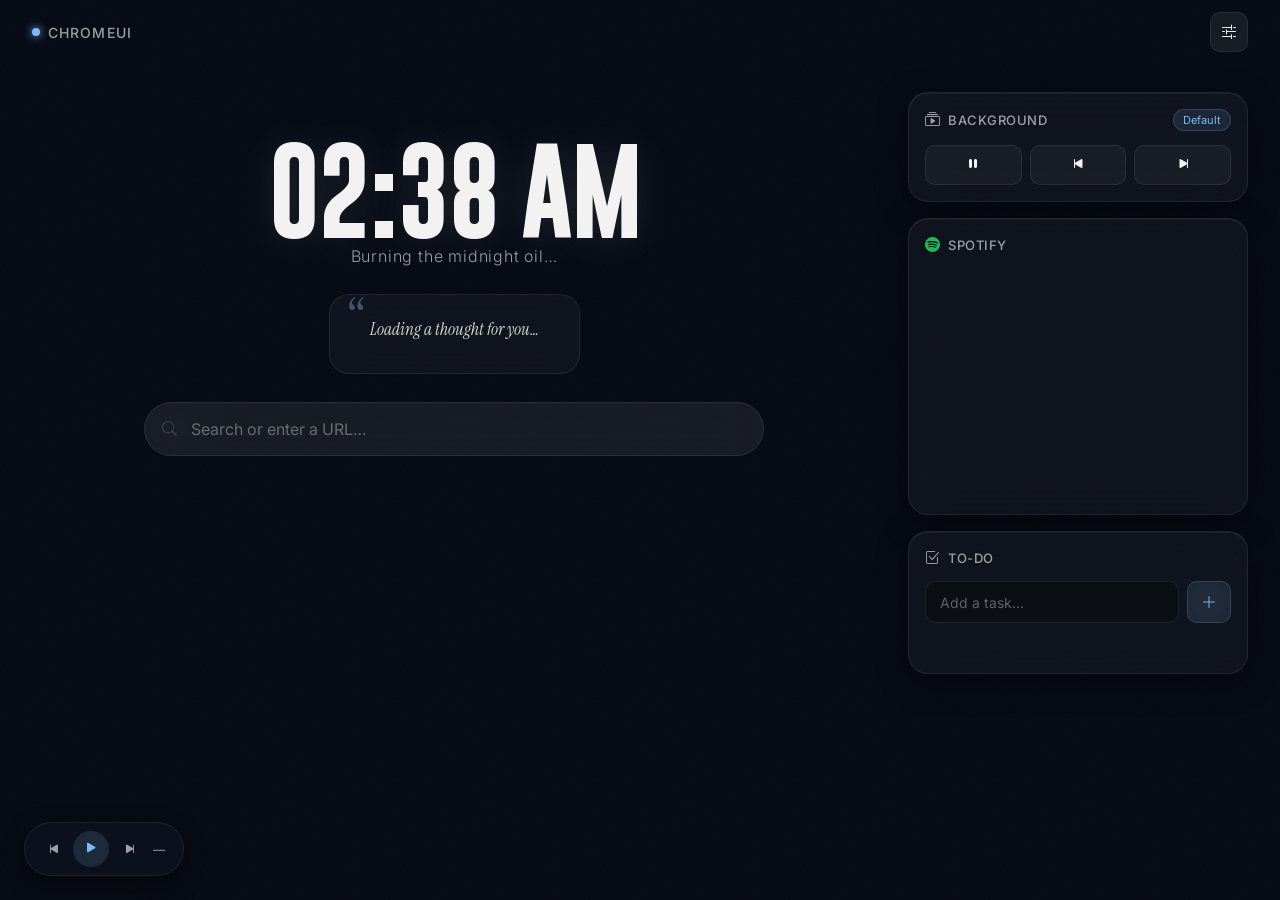
==== Chrome/newtab.html @ 4535a925 "v2 BETA" ====
<!DOCTYPE html>
<html lang="en">
  <head>
    <meta charset="utf-8" />
    <meta name="viewport" content="width=device-width,initial-scale=1" />
    <title>New Tab</title>
    <link rel="shortcut icon" href="assets/fav.ico" type="image/x-icon" />
    <link rel="stylesheet" href="https://cdn.jsdelivr.net/npm/bootstrap-icons@1.13.1/font/bootstrap-icons.min.css" />
    <link rel="preconnect" href="https://fonts.googleapis.com" />
    <link rel="preconnect" href="https://fonts.gstatic.com" crossorigin />
    <link href="https://fonts.googleapis.com/css2?family=Inter:wght@300;400;500;600&family=Instrument+Serif:ital@0;1&display=swap" rel="stylesheet" />
    <link rel="stylesheet" href="styles.css" />
  </head>
  <body>
    <!-- Background Layer -->
    <div id="bg-container">
      <video id="bg-video" autoplay muted loop playsinline></video>
      <img id="bg-image" alt="" />
      <div id="overlay"></div>
      <div id="noise-layer"></div>
    </div>

    <!-- Top Bar -->
    <header class="topbar">
      <div class="brand">
        <span class="brand-dot"></span>
        <span class="brand-name">ChromeUI</span>
      </div>
      <div class="right-controls">
        <button id="open-settings" class="btn icon-btn" title="Settings">
          <i class="bi bi-sliders2"></i>
        </button>
      </div>
    </header>

    <!-- Main Dashboard -->
    <main class="dashboard">
      <!-- Left Panel: Clock, Search, Links -->
      <div class="left-panel">
        <div class="hero-section">
          <div class="clock-wrap">
            <div class="clock" id="clock">--:--</div>
            <div class="greeting" id="greeting">Good day</div>
          </div>

          <!-- Quote Display -->
          <div class="quote-block" id="quote-block">
            <span class="quote-mark">&ldquo;</span>
            <p class="quote-text" id="quote-text">Loading a thought for you…</p>
            <p class="quote-author" id="quote-author"></p>
          </div>

          <!-- Search -->
          <div class="search-card">
            <i class="bi bi-search search-icon"></i>
            <input id="search" placeholder="Search or enter a URL…" autocomplete="off" spellcheck="false" />
          </div>

          <!-- Quick Links -->
          <div class="quick-links" id="quick-links"></div>
        </div>
      </div>

      <!-- Right Panel: Cards -->
      <div class="right-panel">
        <div id="card-area">

          <!-- Background Controls Card -->
          <div id="bg-controls-card" class="card controls-card" draggable="true">
            <div class="card-header">
              <i class="bi bi-collection-play card-icon"></i>
              <span class="card-title">Background</span>
              <span id="current-bg-name" class="card-badge">Default</span>
            </div>
            <div class="controls-row">
              <button id="toggle-play" class="control" title="Play/Pause">
                <i class="bi bi-pause-fill"></i>
              </button>
              <button id="prev-bg" class="control" title="Previous">
                <i class="bi bi-skip-start-fill"></i>
              </button>
              <button id="next-bg" class="control" title="Next">
                <i class="bi bi-skip-end-fill"></i>
              </button>
            </div>
          </div>

          <!-- Spotify Player Card -->
          <div id="spotify-player-card" class="card spotify-card" draggable="true">
            <div class="card-header">
              <i class="bi bi-spotify card-icon" style="color:#1DB954"></i>
              <span class="card-title">Spotify</span>
            </div>
            <iframe
              id="spotify-player"
              style="border-radius:10px;display:block;"
              src="https://open.spotify.com/embed/playlist/37i9dQZF1DWYfNJLV7OBMA?utm_source=generator&theme=0"
              width="100%"
              height="232"
              frameborder="0"
              allow="autoplay; clipboard-write; encrypted-media; fullscreen; picture-in-picture"
              loading="lazy"
            ></iframe>
          </div>

          <!-- To-Do Card -->
          <div id="todo-card-module" class="card todo-card" draggable="true">
            <div class="card-header">
              <i class="bi bi-check2-square card-icon"></i>
              <span class="card-title">To-Do</span>
            </div>
            <div class="todo-input-group">
              <input type="text" id="todo-input" placeholder="Add a task…" autocomplete="off" />
              <button id="add-todo-btn" class="btn todo-add-btn" title="Add task">
                <i class="bi bi-plus-lg"></i>
              </button>
            </div>
            <p id="errmsg" class="errmsg"></p>
            <ul id="todo-list"></ul>
          </div>

        </div>
      </div>
    </main>

    <!-- Settings Dialog -->
    <dialog id="settings" class="dialog">
      <div class="dialog-inner">
        <div class="dialog-header">
          <h3 class="dialog-title"><i class="bi bi-sliders2"></i> Settings</h3>
          <button id="close-btn" class="btn icon-btn close-x" title="Close"><i class="bi bi-x-lg"></i></button>
        </div>

        <form method="dialog" id="settings-form">

          <section class="settings-section">
            <h4 class="section-label">Slideshow</h4>
            <div class="toggle-row">
              <label class="toggle-label">
                <input id="slideshow-enable" type="checkbox" class="toggle-input" />
                <span class="toggle-track"><span class="toggle-thumb"></span></span>
                Enable slideshow
              </label>
              <label class="setting-row">
                <span>Interval (sec)</span>
                <input id="slideshow-interval" type="number" min="3" value="8" class="num-input" />
              </label>
            </div>
          </section>

          <section class="settings-section">
            <h4 class="section-label">Panels</h4>
            <div class="toggle-row">
              <label class="toggle-label">
                <input id="bg-toggle" type="checkbox" class="toggle-input" />
                <span class="toggle-track"><span class="toggle-thumb"></span></span>
                Hide BG Controls
              </label>
              <label class="toggle-label">
                <input id="spotify-toggle" type="checkbox" class="toggle-input" />
                <span class="toggle-track"><span class="toggle-thumb"></span></span>
                Hide Spotify
              </label>
              <label class="toggle-label">
                <input id="todo-toggle" type="checkbox" class="toggle-input" />
                <span class="toggle-track"><span class="toggle-thumb"></span></span>
                Hide To-Do
              </label>
            </div>
          </section>

          <section class="settings-section">
            <h4 class="section-label">Card Dragging</h4>
            <div class="toggle-row">
              <label class="toggle-label">
                <input id="lock-toggle" type="checkbox" class="toggle-input" />
                <span class="toggle-track"><span class="toggle-thumb"></span></span>
                Lock card positions
              </label>
            </div>
          </section>

          <section class="settings-section">
            <h4 class="section-label">Background</h4>
            <div class="field">
              <label class="field-label">Choose image</label>
              <select id="image-select" class="select-input"><option value="">(none)</option></select>
            </div>
            <div class="field">
              <label class="field-label">Choose video</label>
              <select id="video-select" class="select-input"><option value="">(none)</option></select>
            </div>
            <div class="field">
              <label class="field-label">Upload image or video</label>
              <label class="file-label" for="file-input">
                <i class="bi bi-cloud-upload"></i> Choose file…
              </label>
              <input id="file-input" type="file" accept="image/*,video/*" class="file-hidden" />
              <span id="file-name" class="file-chosen">No file chosen</span>
            </div>
            <div class="field">
              <label class="field-label">Overlay darkness</label>
              <div class="range-row">
                <input id="overlay-range" type="range" min="0" max="1" step="0.05" value="0.45" />
                <span id="overlay-val" class="range-readout">0.45</span>
              </div>
            </div>
          </section>

          <section class="settings-section">
            <h4 class="section-label">Quick Links</h4>
            <div class="field">
              <div class="quick-add-row">
                <input id="quick-title" placeholder="Label" />
                <input id="quick-url" placeholder="https://…" class="url-input" />
                <button id="add-quick" type="button" class="btn">Add</button>
              </div>
              <div id="quick-list-editor" class="quick-editor"></div>
            </div>
          </section>

          <section class="settings-section">
            <h4 class="section-label">Music</h4>
            <div class="field">
              <label class="field-label">Packaged music</label>
              <select id="music-select" class="select-input"><option value="">(none)</option></select>
            </div>
            <div class="field">
              <label class="field-label">Upload audio</label>
              <label class="file-label" for="audio-input">
                <i class="bi bi-music-note-beamed"></i> Choose audio…
              </label>
              <input id="audio-input" type="file" accept="audio/*" class="file-hidden" />
            </div>
          </section>

          <menu class="dialog-actions">
            <button id="save-btn" type="submit" class="btn btn-primary">
              <i class="bi bi-check2"></i> Save Changes
            </button>
            <p class="footer-credit">Made with ♥ by Riviya_X</p>
          </menu>
        </form>
      </div>
    </dialog>

    <!-- Music Player Bar (bottom-left) -->
    <div id="music-control" class="music-control">
      <button id="music-prev" class="music-btn" title="Previous"><i class="bi bi-skip-start-fill"></i></button>
      <button id="music-play" class="music-btn music-play-btn" title="Play/Pause"><i class="bi bi-play-fill"></i></button>
      <button id="music-next" class="music-btn" title="Next"><i class="bi bi-skip-end-fill"></i></button>
      <div id="music-title" class="music-title">—</div>
    </div>

    <audio id="audio-player" preload="auto"></audio>

    <script type="module" src="newtab-dom.js"></script>
    <script src="todo.js"></script>
  </body>
</html>
---- Chrome/styles.css ----
/* ═══════════════════════════════════════════════════════
   ChromeUI — styles.css  (v2 — Creative Redesign)
   ═══════════════════════════════════════════════════════ */

/* ---------- Custom Fonts ---------- */
@font-face {
  font-family: 'GoboldBold';
  src: url('./assets/fonts/GoboldBold.woff2') format('woff2');
  font-weight: 700;
  font-style: normal;
  font-display: swap;
}

/* ---------- Design Tokens ---------- */
:root {
  --glass-1: rgba(255,255,255,0.04);
  --glass-2: rgba(255,255,255,0.07);
  --glass-3: rgba(255,255,255,0.11);
  --border-subtle: rgba(255,255,255,0.08);
  --border-mid: rgba(255,255,255,0.14);
  --text-primary: rgba(255,255,255,0.95);
  --text-secondary: rgba(255,255,255,0.60);
  --text-muted: rgba(255,255,255,0.35);
  --accent: #7eb8f7;
  --accent-glow: rgba(126,184,247,0.18);
  --radius-sm: 10px;
  --radius-md: 14px;
  --radius-lg: 20px;
  --radius-xl: 28px;
  --shadow-card: 0 8px 32px rgba(0,0,0,0.35), 0 1px 0 rgba(255,255,255,0.06) inset;
  --shadow-glow: 0 0 40px rgba(126,184,247,0.08);
  --panel-w: 340px;
  --topbar-h: 64px;
}

/* ---------- Reset ---------- */
*, *::before, *::after { box-sizing: border-box; margin: 0; padding: 0; }

html, body {
  height: 100%;
  font-family: 'Inter', system-ui, 'Segoe UI', sans-serif;
  color: var(--text-primary);
  background: #060a14;
  overflow-x: hidden;
}

/* ---------- Background ---------- */
#bg-container {
  position: fixed;
  inset: 0;
  z-index: 0;
}

#bg-image, #bg-video {
  position: absolute;
  inset: 0;
  width: 100%;
  height: 100%;
  object-fit: cover;
  opacity: 0;
  transition: opacity 1s ease;
  will-change: opacity;
}

#bg-video { z-index: 1; }
#bg-image { z-index: 2; }

#bg-video.visible,
#bg-image.visible { opacity: 1; }

#overlay {
  position: absolute;
  inset: 0;
  z-index: 3;
  transition: background 0.4s ease;
}

/* Subtle film grain for texture */
#noise-layer {
  position: absolute;
  inset: 0;
  z-index: 4;
  opacity: 0.025;
  pointer-events: none;
  background-image: url("data:image/svg+xml,%3Csvg viewBox='0 0 256 256' xmlns='http://www.w3.org/2000/svg'%3E%3Cfilter id='n'%3E%3CfeTurbulence type='fractalNoise' baseFrequency='0.9' numOctaves='4' stitchTiles='stitch'/%3E%3C/filter%3E%3Crect width='100%25' height='100%25' filter='url(%23n)'/%3E%3C/svg%3E");
  background-size: 200px;
}

/* ---------- Layout Wrappers ---------- */
header, main, .music-control, dialog {
  position: relative;
  z-index: 10;
}

/* ---------- Top Bar ---------- */
.topbar {
  display: flex;
  justify-content: space-between;
  align-items: center;
  padding: 0 32px;
  height: var(--topbar-h);
}

.brand {
  display: flex;
  align-items: center;
  gap: 8px;
}

.brand-dot {
  width: 8px;
  height: 8px;
  border-radius: 50%;
  background: var(--accent);
  box-shadow: 0 0 8px var(--accent);
  animation: pulse-dot 3s ease-in-out infinite;
}

@keyframes pulse-dot {
  0%, 100% { opacity: 1; transform: scale(1); }
  50% { opacity: 0.5; transform: scale(0.8); }
}

.brand-name {
  font-size: 14px;
  font-weight: 500;
  letter-spacing: 0.08em;
  text-transform: uppercase;
  color: var(--text-secondary);
}

/* ---------- Button Base ---------- */
.btn {
  display: inline-flex;
  align-items: center;
  gap: 6px;
  background: var(--glass-2);
  border: 1px solid var(--border-subtle);
  padding: 9px 18px;
  border-radius: var(--radius-sm);
  color: var(--text-primary);
  cursor: pointer;
  font-size: 13px;
  font-family: inherit;
  font-weight: 500;
  transition: background 0.2s, border-color 0.2s, transform 0.1s;
  backdrop-filter: blur(12px);
  -webkit-backdrop-filter: blur(12px);
}

.btn:hover {
  background: var(--glass-3);
  border-color: var(--border-mid);
}

.btn:active { transform: scale(0.97); }

.btn-primary {
  background: var(--accent-glow);
  border-color: rgba(126,184,247,0.35);
  color: var(--accent);
}

.btn-primary:hover {
  background: rgba(126,184,247,0.25);
  border-color: rgba(126,184,247,0.5);
}

.icon-btn {
  padding: 9px 10px;
  font-size: 16px;
}

/* ---------- Dashboard ---------- */
.dashboard {
  display: grid;
  grid-template-columns: 1fr var(--panel-w);
  gap: 32px;
  padding: 20px 32px 40px;
  min-height: calc(100vh - var(--topbar-h));
  align-items: flex-start;
}

/* ---------- Left Panel ---------- */
.left-panel {
  display: flex;
  flex-direction: column;
  align-items: center;
  justify-content: center;
  padding-top: 60px;
  /* True centering: the left panel fills its grid cell, hero-section centers within it */
}

.hero-section {
  width: 100%;
  max-width: 620px;
  display: flex;
  flex-direction: column;
  align-items: center;
  gap: 28px;
  /* Centers relative to left panel, which itself is centered in the grid cell */
  margin: 0 auto;
}

/* ---------- Clock ---------- */
.clock-wrap {
  text-align: center;
}

.clock {
  font-family: 'GoboldBold', sans-serif;
  font-size: 96px;
  line-height: 1;
  letter-spacing: -2px;
  color: var(--text-primary);
  text-shadow: 0 2px 40px rgba(255,255,255,0.1);
}

.greeting {
  font-size: 16px;
  color: var(--text-secondary);
  margin-top: 6px;
  letter-spacing: 0.05em;
  font-weight: 300;
}

/* ---------- Quote Block ---------- */
.quote-block {
  text-align: center;
  max-width: 560px;
  padding: 20px 28px;
  background: var(--glass-1);
  border: 1px solid var(--border-subtle);
  border-radius: var(--radius-lg);
  backdrop-filter: blur(20px);
  -webkit-backdrop-filter: blur(20px);
  position: relative;
}

.quote-mark {
  font-family: 'Instrument Serif', Georgia, serif;
  font-size: 56px;
  line-height: 0;
  position: absolute;
  top: 28px;
  left: 20px;
  color: var(--accent);
  opacity: 0.4;
}

.quote-text {
  font-family: 'Instrument Serif', Georgia, serif;
  font-style: italic;
  font-size: 17px;
  line-height: 1.65;
  color: var(--text-primary);
  padding: 0 12px;
  opacity: 0.88;
}

.quote-author {
  font-size: 12px;
  color: var(--accent);
  margin-top: 10px;
  letter-spacing: 0.08em;
  text-transform: uppercase;
  font-weight: 500;
}

/* ---------- Search ---------- */
.search-card {
  width: 100%;
  position: relative;
  display: flex;
  align-items: center;
}

.search-icon {
  position: absolute;
  left: 18px;
  font-size: 15px;
  color: var(--text-secondary);
  pointer-events: none;
}

#search {
  width: 100%;
  background: var(--glass-2);
  border: 1px solid var(--border-subtle);
  border-radius: var(--radius-xl);
  padding: 16px 22px 16px 46px;
  color: var(--text-primary);
  font-size: 16px;
  font-family: inherit;
  outline: none;
  backdrop-filter: blur(20px);
  -webkit-backdrop-filter: blur(20px);
  transition: border-color 0.2s, background 0.2s, box-shadow 0.2s;
}

#search::placeholder { color: var(--text-muted); }

#search:focus {
  border-color: rgba(126,184,247,0.4);
  background: var(--glass-3);
  box-shadow: 0 0 0 3px rgba(126,184,247,0.08);
}

/* ---------- Quick Links ---------- */
.quick-links {
  display: flex;
  gap: 12px;
  flex-wrap: wrap;
  justify-content: center;
  width: 100%;
}

.link {
  display: flex;
  flex-direction: column;
  align-items: center;
  gap: 6px;
  padding: 14px 14px 10px;
  background: var(--glass-1);
  border: 1px solid var(--border-subtle);
  border-radius: var(--radius-md);
  color: var(--text-secondary);
  text-decoration: none;
  font-size: 12px;
  min-width: 72px;
  transition: background 0.2s, border-color 0.2s, color 0.2s, transform 0.2s;
  backdrop-filter: blur(12px);
  -webkit-backdrop-filter: blur(12px);
}

.link:hover {
  background: var(--glass-3);
  border-color: var(--border-mid);
  color: var(--text-primary);
  transform: translateY(-2px);
}

.link-icon-wrap {
  width: 36px;
  height: 36px;
  display: flex;
  align-items: center;
  justify-content: center;
  border-radius: 10px;
  background: rgba(255,255,255,0.05);
}

.link-icon {
  width: 22px;
  height: 22px;
  object-fit: contain;
}

.link-label {
  max-width: 72px;
  overflow: hidden;
  text-overflow: ellipsis;
  white-space: nowrap;
  text-align: center;
}

/* ---------- Right Panel ---------- */
.right-panel {
  width: var(--panel-w);
  flex-shrink: 0;
}

#card-area {
  display: flex;
  flex-direction: column;
  gap: 16px;
  padding-top: 8px;
}

/* ---------- Cards (shared) ---------- */
.card {
  background: var(--glass-1);
  border: 1px solid var(--border-subtle);
  border-radius: var(--radius-lg);
  backdrop-filter: blur(24px);
  -webkit-backdrop-filter: blur(24px);
  box-shadow: var(--shadow-card);
  padding: 16px;
  transition: border-color 0.2s, box-shadow 0.2s;
}

.card:hover {
  border-color: var(--border-mid);
}

.card-header {
  display: flex;
  align-items: center;
  gap: 8px;
  margin-bottom: 14px;
}

.card-icon {
  font-size: 15px;
  color: var(--text-secondary);
}

.card-title {
  font-size: 13px;
  font-weight: 500;
  color: var(--text-secondary);
  flex: 1;
  letter-spacing: 0.04em;
  text-transform: uppercase;
}

.card-badge {
  font-size: 11px;
  padding: 3px 9px;
  border-radius: 20px;
  background: rgba(126,184,247,0.12);
  border: 1px solid rgba(126,184,247,0.2);
  color: var(--accent);
  max-width: 120px;
  overflow: hidden;
  text-overflow: ellipsis;
  white-space: nowrap;
}

/* Dragging style */
.card[draggable="true"] { cursor: grab; }
.card[draggable="true"]:active { cursor: grabbing; }
.card.dragging {
  opacity: 0.65;
  border-color: rgba(126,184,247,0.4);
  box-shadow: 0 16px 48px rgba(0,0,0,0.5), 0 0 0 1px rgba(126,184,247,0.3);
}

/* ---------- BG Controls ---------- */
.controls-row {
  display: flex;
  gap: 8px;
}

.control {
  flex: 1;
  display: flex;
  align-items: center;
  justify-content: center;
  padding: 10px;
  border-radius: var(--radius-sm);
  border: 1px solid var(--border-subtle);
  background: var(--glass-1);
  color: var(--text-primary);
  cursor: pointer;
  font-size: 16px;
  transition: background 0.2s, border-color 0.2s, transform 0.1s;
}

.control:hover {
  background: var(--glass-3);
  border-color: var(--border-mid);
}

.control:active { transform: scale(0.95); }

/* ---------- Spotify Card ---------- */
.spotify-card .card-header { margin-bottom: 12px; }

/* ---------- To-Do Card ---------- */
.todo-card {}

.todo-input-group {
  display: flex;
  gap: 8px;
  margin-bottom: 12px;
}

#todo-input {
  flex: 1;
  padding: 10px 14px;
  border-radius: var(--radius-sm);
  border: 1px solid var(--border-subtle);
  background: rgba(0,0,0,0.25);
  color: var(--text-primary);
  font-size: 14px;
  font-family: inherit;
  outline: none;
  transition: border-color 0.2s;
}

#todo-input::placeholder { color: var(--text-muted); }
#todo-input:focus { border-color: rgba(126,184,247,0.4); }

.todo-add-btn {
  padding: 10px 13px;
  font-size: 16px;
  background: rgba(126,184,247,0.1);
  border-color: rgba(126,184,247,0.2);
  color: var(--accent);
}

.errmsg {
  font-size: 12px;
  color: rgba(255,120,100,0.8);
  margin-bottom: 6px;
  min-height: 16px;
}

#todo-list {
  list-style: none;
  max-height: 240px;
  overflow-y: auto;
  scrollbar-width: thin;
  scrollbar-color: rgba(255,255,255,0.1) transparent;
}

#todo-list::-webkit-scrollbar { width: 4px; }
#todo-list::-webkit-scrollbar-thumb { background: rgba(255,255,255,0.12); border-radius: 2px; }

.todo-item {
  display: flex;
  align-items: center;
  gap: 10px;
  padding: 9px 0;
  border-bottom: 1px solid rgba(255,255,255,0.05);
  transition: opacity 0.2s;
}

.todo-item:last-child { border-bottom: none; }

.todo-item-text {
  flex: 1;
  font-size: 14px;
  cursor: pointer;
  line-height: 1.4;
  transition: color 0.2s;
}

.todo-item.completed .todo-item-text {
  text-decoration: line-through;
  color: var(--text-muted);
}

.delete-todo-btn {
  background: transparent;
  border: none;
  color: var(--text-muted);
  cursor: pointer;
  font-size: 14px;
  padding: 2px 4px;
  border-radius: 6px;
  transition: color 0.2s, background 0.2s;
  display: flex;
  align-items: center;
}

.delete-todo-btn:hover {
  color: #ff6b6b;
  background: rgba(255,107,107,0.1);
}

/* ---------- Music Control ---------- */
.music-control {
  position: fixed;
  bottom: 24px;
  left: 24px;
  z-index: 20;
  display: flex;
  align-items: center;
  gap: 4px;
  padding: 8px 12px;
  background: rgba(12,18,30,0.85);
  border: 1px solid var(--border-subtle);
  border-radius: 50px;
  backdrop-filter: blur(20px);
  -webkit-backdrop-filter: blur(20px);
  box-shadow: 0 8px 24px rgba(0,0,0,0.4);
}

.music-btn {
  display: flex;
  align-items: center;
  justify-content: center;
  width: 32px;
  height: 32px;
  border-radius: 50%;
  border: none;
  background: transparent;
  color: var(--text-secondary);
  cursor: pointer;
  font-size: 15px;
  transition: color 0.2s, background 0.2s;
}

.music-btn:hover { color: var(--text-primary); background: rgba(255,255,255,0.08); }

.music-play-btn {
  background: rgba(126,184,247,0.15);
  color: var(--accent);
  width: 36px;
  height: 36px;
  font-size: 17px;
}

.music-play-btn:hover { background: rgba(126,184,247,0.25); color: var(--accent); }

.music-title {
  font-size: 12px;
  color: var(--text-secondary);
  max-width: 180px;
  overflow: hidden;
  text-overflow: ellipsis;
  white-space: nowrap;
  padding: 0 6px 0 4px;
}

/* ---------- Settings Dialog ---------- */
dialog {
  border: none;
  padding: 0;
  background: transparent;
  max-width: 520px;
  width: 95vw;
}

dialog::backdrop {
  background: rgba(4,8,16,0.75);
  backdrop-filter: blur(10px);
  -webkit-backdrop-filter: blur(10px);
}

.dialog-inner {
  background: rgba(14,20,32,0.97);
  border: 1px solid var(--border-mid);
  border-radius: var(--radius-xl);
  box-shadow: 0 24px 80px rgba(0,0,0,0.6);
  overflow: hidden;
  max-height: 90vh;
  overflow-y: auto;
  scrollbar-width: thin;
  scrollbar-color: rgba(255,255,255,0.1) transparent;
}

.dialog-inner::-webkit-scrollbar { width: 4px; }
.dialog-inner::-webkit-scrollbar-thumb { background: rgba(255,255,255,0.1); border-radius: 2px; }

.dialog-header {
  display: flex;
  align-items: center;
  gap: 10px;
  padding: 20px 24px 16px;
  border-bottom: 1px solid var(--border-subtle);
  position: sticky;
  top: 0;
  background: rgba(14,20,32,0.97);
  z-index: 1;
}

.dialog-title {
  flex: 1;
  font-size: 16px;
  font-weight: 600;
  color: var(--text-primary);
}

.dialog-title i { color: var(--accent); margin-right: 4px; }

.close-x {
  padding: 7px 8px;
  font-size: 14px;
  color: var(--text-secondary);
}

.settings-section {
  padding: 18px 24px;
  border-bottom: 1px solid rgba(255,255,255,0.04);
}

.section-label {
  font-size: 11px;
  font-weight: 600;
  text-transform: uppercase;
  letter-spacing: 0.1em;
  color: var(--text-muted);
  margin-bottom: 14px;
}

.field {
  display: flex;
  flex-direction: column;
  gap: 8px;
  margin-bottom: 12px;
}

.field:last-child { margin-bottom: 0; }

.field-label {
  font-size: 13px;
  color: var(--text-secondary);
}

/* Toggle switch */
.toggle-row {
  display: flex;
  flex-wrap: wrap;
  gap: 14px;
  align-items: center;
}

.toggle-label {
  display: flex;
  align-items: center;
  gap: 9px;
  font-size: 13px;
  color: var(--text-secondary);
  cursor: pointer;
}

.toggle-input { display: none; }

.toggle-track {
  width: 34px;
  height: 20px;
  background: rgba(255,255,255,0.1);
  border-radius: 10px;
  border: 1px solid var(--border-subtle);
  position: relative;
  flex-shrink: 0;
  transition: background 0.25s, border-color 0.25s;
}

.toggle-thumb {
  position: absolute;
  top: 3px;
  left: 3px;
  width: 12px;
  height: 12px;
  border-radius: 50%;
  background: var(--text-muted);
  transition: transform 0.25s, background 0.25s;
}

.toggle-input:checked + .toggle-track {
  background: rgba(126,184,247,0.3);
  border-color: rgba(126,184,247,0.4);
}

.toggle-input:checked + .toggle-track .toggle-thumb {
  transform: translateX(14px);
  background: var(--accent);
}

/* Select inputs */
.select-input, .dialog input[type="text"], .dialog input[type="number"] {
  padding: 9px 12px;
  border-radius: var(--radius-sm);
  border: 1px solid var(--border-subtle);
  background: rgba(0,0,0,0.3);
  color: var(--text-primary);
  font-family: inherit;
  font-size: 13px;
  outline: none;
  width: 100%;
  transition: border-color 0.2s;
}

.select-input:focus,
.dialog input[type="text"]:focus,
.dialog input[type="number"]:focus {
  border-color: rgba(126,184,247,0.4);
}

.select-input option { background: #0e1420; }

.num-input {
  width: 72px !important;
  text-align: center;
}

/* File input styling */
.file-hidden { display: none; }

.file-label {
  display: inline-flex;
  align-items: center;
  gap: 7px;
  padding: 8px 14px;
  background: var(--glass-2);
  border: 1px solid var(--border-subtle);
  border-radius: var(--radius-sm);
  font-size: 13px;
  color: var(--text-secondary);
  cursor: pointer;
  transition: background 0.2s, border-color 0.2s;
}

.file-label:hover { background: var(--glass-3); border-color: var(--border-mid); }

.file-chosen {
  font-size: 12px;
  color: var(--text-muted);
  margin-top: 2px;
}

/* Range slider */
.range-row {
  display: flex;
  align-items: center;
  gap: 12px;
}

input[type="range"] {
  flex: 1;
  accent-color: var(--accent);
  cursor: pointer;
}

.range-readout {
  font-size: 13px;
  color: var(--accent);
  min-width: 30px;
  text-align: right;
}

/* Quick-add row */
.quick-add-row {
  display: flex;
  gap: 8px;
  margin-bottom: 10px;
}

.quick-add-row input {
  padding: 9px 12px;
  border-radius: var(--radius-sm);
  border: 1px solid var(--border-subtle);
  background: rgba(0,0,0,0.3);
  color: var(--text-primary);
  font-family: inherit;
  font-size: 13px;
  outline: none;
  transition: border-color 0.2s, background 0.2s;
  flex: 1;
}

.quick-add-row input:first-child { flex: 1; }
.quick-add-row input.url-input   { flex: 2; }

.quick-add-row input::placeholder { color: var(--text-muted); }

.quick-add-row input:focus {
  border-color: rgba(126,184,247,0.4);
  background: rgba(0,0,0,0.45);
}

.quick-editor {
  display: flex;
  flex-direction: column;
  gap: 6px;
  max-height: 160px;
  overflow-y: auto;
  scrollbar-width: thin;
  scrollbar-color: rgba(255,255,255,0.1) transparent;
}

.quick-editor-row {
  display: flex;
  gap: 6px;
  align-items: center;
}

.quick-editor-row input {
  padding: 7px 10px;
  border-radius: var(--radius-sm);
  border: 1px solid var(--border-subtle);
  background: rgba(0,0,0,0.3);
  color: var(--text-primary);
  font-family: inherit;
  font-size: 12px;
  outline: none;
}

.quick-editor-row input:first-child { flex: 1; }
.quick-editor-row input:nth-child(2) { flex: 2; }

.setting-row {
  display: flex;
  align-items: center;
  gap: 10px;
  font-size: 13px;
  color: var(--text-secondary);
}

/* Dialog actions */
.dialog-actions {
  padding: 18px 24px 24px;
  display: flex;
  align-items: center;
  gap: 12px;
  border: none;
  list-style: none;
  flex-wrap: wrap;
}

.footer-credit {
  font-size: 12px;
  color: var(--text-muted);
  margin: 0;
  flex: 1;
  text-align: right;
}

/* ---------- Scrollbar global ---------- */
::-webkit-scrollbar { width: 0; }

/* ---------- Responsive ---------- */
@media (max-width: 900px) {
  .topbar { padding: 0 20px; }

  .dashboard {
    grid-template-columns: 1fr;
    padding: 16px 20px 40px;
    gap: 20px;
  }

  .left-panel {
    padding-top: 20px;
    order: 2;
  }

  .right-panel {
    width: 100%;
    order: 1;
  }

  #card-area { flex-direction: row; flex-wrap: wrap; }
  #card-area > * { min-width: 240px; flex: 1; }

  .clock { font-size: 64px; }

  .music-control {
    bottom: 12px;
    left: 50%;
    transform: translateX(-50%);
  }

  .music-title { display: none; }
}

/* ---------- Chrome NTP Cleanup ---------- */
#customize-button, cr-most-visited, cr-most-visited *,
ntp-logo, .ntp-bottom-right, .ntp-desktop-customize {
  display: none !important;
}

/* ---------- Animations ---------- */
@keyframes fade-in-up {
  from { opacity: 0; transform: translateY(12px); }
  to   { opacity: 1; transform: translateY(0); }
}

.hero-section > * {
  animation: fade-in-up 0.5s ease both;
}

.hero-section > *:nth-child(1) { animation-delay: 0.05s; }
.hero-section > *:nth-child(2) { animation-delay: 0.15s; }
.hero-section > *:nth-child(3) { animation-delay: 0.25s; }
.hero-section > *:nth-child(4) { animation-delay: 0.35s; }
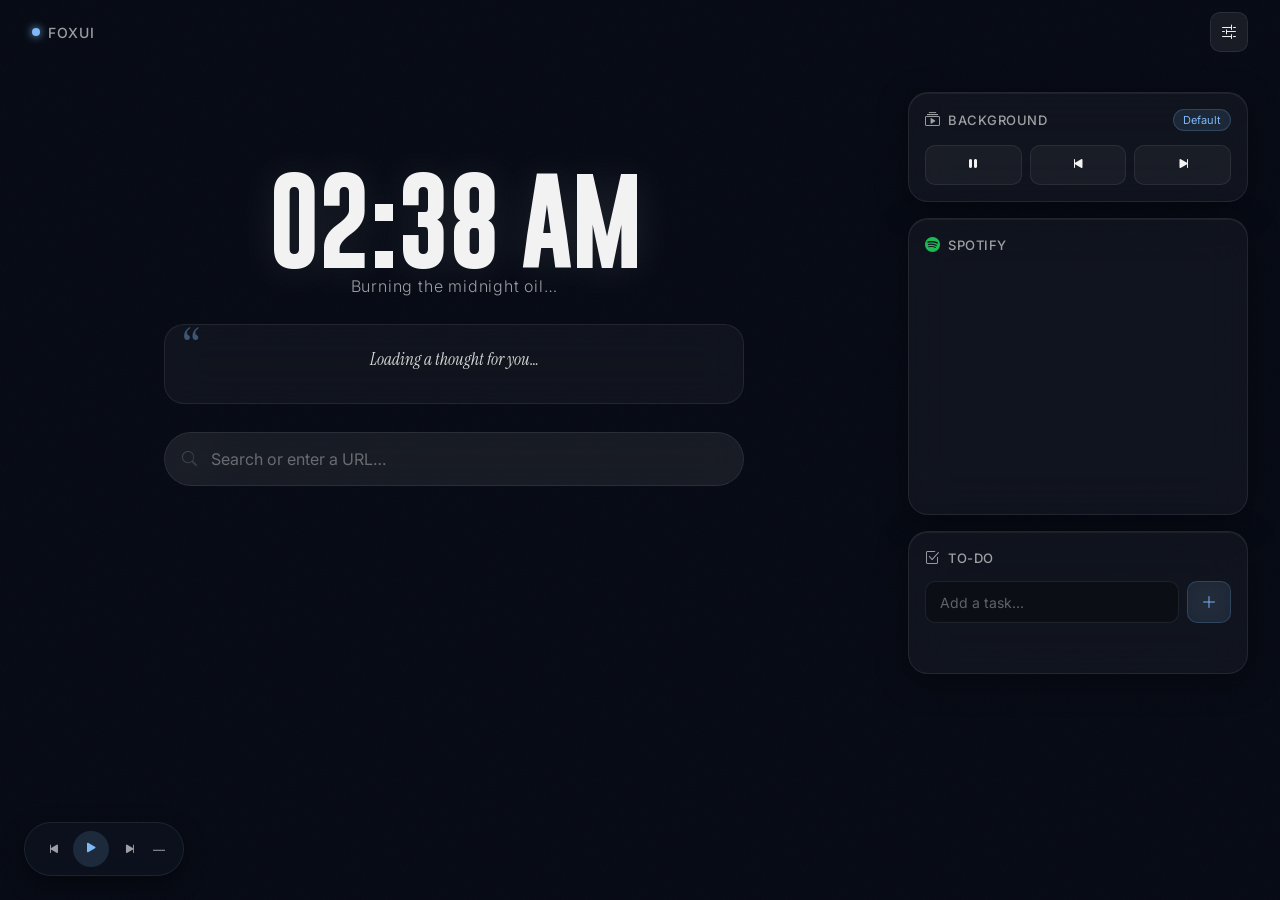
==== commit 52e37da1: "Rebrand to FoxUI with major design overhaul Rebrand ChromeUI to FoxUI across all platforms. Implemen" ====
--- a/Chrome/newtab.html
+++ b/Chrome/newtab.html
@@ -24,7 +24,7 @@
     <header class="topbar">
       <div class="brand">
         <span class="brand-dot"></span>
-        <span class="brand-name">ChromeUI</span>
+        <span class="brand-name">FoxUI</span>
       </div>
       <div class="right-controls">
         <button id="open-settings" class="btn icon-btn" title="Settings">
@@ -190,14 +190,14 @@
               <label class="field-label">Choose video</label>
               <select id="video-select" class="select-input"><option value="">(none)</option></select>
             </div>
-            <div class="field">
+            <!-- <div class="field">
               <label class="field-label">Upload image or video</label>
               <label class="file-label" for="file-input">
                 <i class="bi bi-cloud-upload"></i> Choose file…
               </label>
               <input id="file-input" type="file" accept="image/*,video/*" class="file-hidden" />
               <span id="file-name" class="file-chosen">No file chosen</span>
-            </div>
+            </div> -->
             <div class="field">
               <label class="field-label">Overlay darkness</label>
               <div class="range-row">
@@ -225,13 +225,13 @@
               <label class="field-label">Packaged music</label>
               <select id="music-select" class="select-input"><option value="">(none)</option></select>
             </div>
-            <div class="field">
+            <!-- <div class="field">
               <label class="field-label">Upload audio</label>
               <label class="file-label" for="audio-input">
                 <i class="bi bi-music-note-beamed"></i> Choose audio…
               </label>
               <input id="audio-input" type="file" accept="audio/*" class="file-hidden" />
-            </div>
+            </div> -->
           </section>
 
           <menu class="dialog-actions">
--- a/Chrome/styles.css
+++ b/Chrome/styles.css
@@ -87,7 +87,7 @@
 }
 
 /* ---------- Layout Wrappers ---------- */
-header, main, .music-control, dialog {
+header, main, .music-control {
   position: relative;
   z-index: 10;
 }
@@ -178,7 +178,7 @@
   gap: 32px;
   padding: 20px 32px 40px;
   min-height: calc(100vh - var(--topbar-h));
-  align-items: flex-start;
+  align-items: start;
 }
 
 /* ---------- Left Panel ---------- */
@@ -186,25 +186,26 @@
   display: flex;
   flex-direction: column;
   align-items: center;
-  justify-content: center;
-  padding-top: 60px;
-  /* True centering: the left panel fills its grid cell, hero-section centers within it */
+  /* Don't use justify-content:center here — just pad from top so clock sits ~1/3 down */
+  padding-top: clamp(40px, 10vh, 100px);
 }
 
 .hero-section {
   width: 100%;
-  max-width: 620px;
+  max-width: 660px;
   display: flex;
   flex-direction: column;
   align-items: center;
   gap: 28px;
-  /* Centers relative to left panel, which itself is centered in the grid cell */
   margin: 0 auto;
+  /* Ensure children like search-card stretch to full width so they center properly */
 }
 
 /* ---------- Clock ---------- */
 .clock-wrap {
+  width: 100%;
   text-align: center;
+  align-self: center;
 }
 
 .clock {
@@ -227,7 +228,8 @@
 /* ---------- Quote Block ---------- */
 .quote-block {
   text-align: center;
-  max-width: 560px;
+  width: 100%;
+  max-width: 580px;
   padding: 20px 28px;
   background: var(--glass-1);
   border: 1px solid var(--border-subtle);
@@ -235,6 +237,7 @@
   backdrop-filter: blur(20px);
   -webkit-backdrop-filter: blur(20px);
   position: relative;
+  align-self: center;
 }
 
 .quote-mark {
@@ -270,6 +273,8 @@
 /* ---------- Search ---------- */
 .search-card {
   width: 100%;
+  max-width: 580px;
+  align-self: center;
   position: relative;
   display: flex;
   align-items: center;
@@ -313,6 +318,8 @@
   flex-wrap: wrap;
   justify-content: center;
   width: 100%;
+  max-width: 580px;
+  align-self: center;
 }
 
 .link {
@@ -622,6 +629,8 @@
   background: transparent;
   max-width: 520px;
   width: 95vw;
+  margin: auto;
+  /* Remove top/transform — they fight showModal()'s top-layer positioning */
 }
 
 dialog::backdrop {
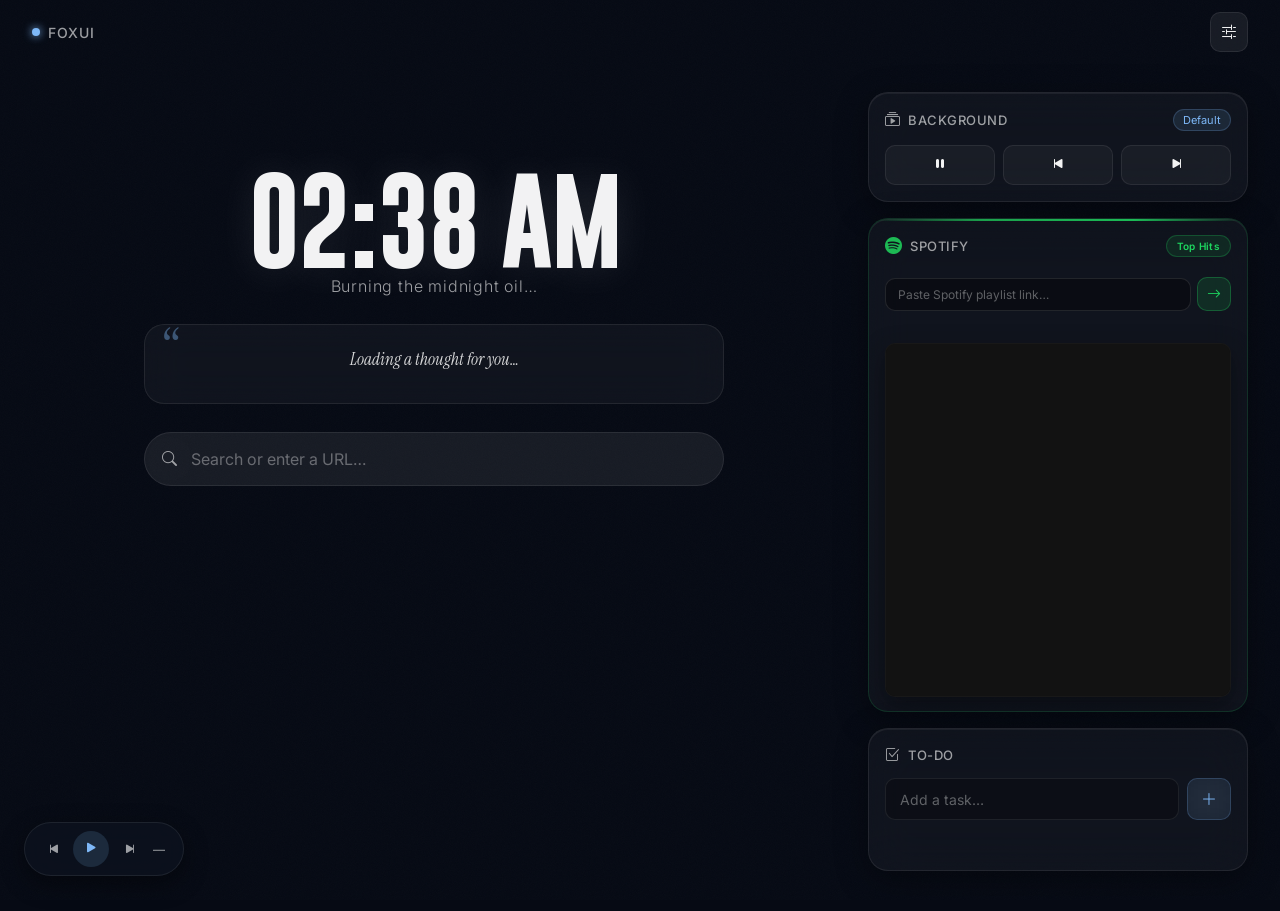
==== commit 7c7a91cd: "Remove file uploads, refactor Spotify player - Remove file upload functionality (background images/v" ====
--- a/Chrome/newtab.html
+++ b/Chrome/newtab.html
@@ -87,20 +87,43 @@
 
           <!-- Spotify Player Card -->
           <div id="spotify-player-card" class="card spotify-card" draggable="true">
-            <div class="card-header">
-              <i class="bi bi-spotify card-icon" style="color:#1DB954"></i>
-              <span class="card-title">Spotify</span>
-            </div>
-            <iframe
-              id="spotify-player"
-              style="border-radius:10px;display:block;"
-              src="https://open.spotify.com/embed/playlist/37i9dQZF1DWYfNJLV7OBMA?utm_source=generator&theme=0"
-              width="100%"
-              height="232"
-              frameborder="0"
-              allow="autoplay; clipboard-write; encrypted-media; fullscreen; picture-in-picture"
-              loading="lazy"
-            ></iframe>
+            <div class="spotify-card-accent"></div>
+            <div class="card-header spotify-header">
+              <div class="spotify-header-left">
+                <i class="bi bi-spotify card-icon spotify-icon"></i>
+                <span class="card-title">Spotify</span>
+              </div>
+              <span id="spotify-now-playing" class="spotify-badge">Top Hits</span>
+            </div>
+
+            <div class="spotify-controls">
+              <div class="spotify-presets-wrap">
+                <div class="spotify-presets" id="spotify-presets"></div>
+              </div>
+              <div class="spotify-custom-row">
+                <input
+                  type="text"
+                  id="spotify-url-input"
+                  class="spotify-url-input"
+                  placeholder="Paste Spotify playlist link…"
+                  autocomplete="off"
+                  spellcheck="false"
+                />
+                <button type="button" id="spotify-load-btn" class="spotify-load-btn" title="Load playlist">
+                  <i class="bi bi-arrow-right"></i>
+                </button>
+              </div>
+              <p id="spotify-err" class="spotify-err" aria-live="polite"></p>
+            </div>
+
+            <div class="spotify-embed">
+              <iframe
+                id="spotify-player"
+                title="Spotify player"
+                allow="autoplay; clipboard-write; encrypted-media; fullscreen; picture-in-picture"
+                loading="lazy"
+              ></iframe>
+            </div>
           </div>
 
           <!-- To-Do Card -->
@@ -190,14 +213,6 @@
               <label class="field-label">Choose video</label>
               <select id="video-select" class="select-input"><option value="">(none)</option></select>
             </div>
-            <!-- <div class="field">
-              <label class="field-label">Upload image or video</label>
-              <label class="file-label" for="file-input">
-                <i class="bi bi-cloud-upload"></i> Choose file…
-              </label>
-              <input id="file-input" type="file" accept="image/*,video/*" class="file-hidden" />
-              <span id="file-name" class="file-chosen">No file chosen</span>
-            </div> -->
             <div class="field">
               <label class="field-label">Overlay darkness</label>
               <div class="range-row">
@@ -225,13 +240,6 @@
               <label class="field-label">Packaged music</label>
               <select id="music-select" class="select-input"><option value="">(none)</option></select>
             </div>
-            <!-- <div class="field">
-              <label class="field-label">Upload audio</label>
-              <label class="file-label" for="audio-input">
-                <i class="bi bi-music-note-beamed"></i> Choose audio…
-              </label>
-              <input id="audio-input" type="file" accept="audio/*" class="file-hidden" />
-            </div> -->
           </section>
 
           <menu class="dialog-actions">
--- a/Chrome/styles.css
+++ b/Chrome/styles.css
@@ -29,7 +29,7 @@
   --radius-xl: 28px;
   --shadow-card: 0 8px 32px rgba(0,0,0,0.35), 0 1px 0 rgba(255,255,255,0.06) inset;
   --shadow-glow: 0 0 40px rgba(126,184,247,0.08);
-  --panel-w: 340px;
+  --panel-w: 380px;
   --topbar-h: 64px;
 }
 
@@ -472,7 +472,198 @@
 .control:active { transform: scale(0.95); }
 
 /* ---------- Spotify Card ---------- */
-.spotify-card .card-header { margin-bottom: 12px; }
+.spotify-card {
+  position: relative;
+  overflow: hidden;
+  padding-bottom: 14px;
+  border-color: rgba(29, 185, 84, 0.18);
+}
+
+.spotify-card:hover {
+  border-color: rgba(29, 185, 84, 0.32);
+}
+
+.spotify-card-accent {
+  position: absolute;
+  top: 0;
+  left: 0;
+  right: 0;
+  height: 2px;
+  background: linear-gradient(90deg, transparent, #1db954 30%, #1ed760 70%, transparent);
+  opacity: 0.85;
+  pointer-events: none;
+}
+
+.spotify-header {
+  margin-bottom: 10px;
+  justify-content: space-between;
+}
+
+.spotify-header-left {
+  display: flex;
+  align-items: center;
+  gap: 8px;
+}
+
+.spotify-icon {
+  color: #1db954;
+  font-size: 17px;
+}
+
+.spotify-badge {
+  font-size: 10px;
+  font-weight: 600;
+  padding: 4px 10px;
+  border-radius: 20px;
+  background: rgba(29, 185, 84, 0.12);
+  border: 1px solid rgba(29, 185, 84, 0.28);
+  color: #1ed760;
+  max-width: 140px;
+  overflow: hidden;
+  text-overflow: ellipsis;
+  white-space: nowrap;
+  letter-spacing: 0.03em;
+}
+
+.spotify-controls {
+  margin-bottom: 12px;
+}
+
+.spotify-presets-wrap {
+  margin-bottom: 10px;
+}
+
+.spotify-presets {
+  display: flex;
+  flex-wrap: wrap;
+  gap: 6px;
+  max-height: 72px;
+  overflow-y: auto;
+  scrollbar-width: thin;
+  scrollbar-color: rgba(29, 185, 84, 0.25) transparent;
+}
+
+.spotify-presets::-webkit-scrollbar { width: 4px; }
+.spotify-presets::-webkit-scrollbar-thumb {
+  background: rgba(29, 185, 84, 0.25);
+  border-radius: 2px;
+}
+
+.spotify-chip {
+  flex-shrink: 0;
+  padding: 5px 11px;
+  border-radius: 20px;
+  border: 1px solid rgba(255, 255, 255, 0.1);
+  background: rgba(0, 0, 0, 0.28);
+  color: var(--text-secondary);
+  font-family: inherit;
+  font-size: 11px;
+  font-weight: 500;
+  cursor: pointer;
+  transition: background 0.2s, border-color 0.2s, color 0.2s, transform 0.1s;
+}
+
+.spotify-chip:hover {
+  background: rgba(29, 185, 84, 0.1);
+  border-color: rgba(29, 185, 84, 0.3);
+  color: var(--text-primary);
+}
+
+.spotify-chip.active {
+  background: rgba(29, 185, 84, 0.2);
+  border-color: rgba(29, 185, 84, 0.45);
+  color: #1ed760;
+  box-shadow: 0 0 12px rgba(29, 185, 84, 0.15);
+}
+
+.spotify-chip:active { transform: scale(0.97); }
+
+.spotify-custom-row {
+  display: flex;
+  gap: 6px;
+  align-items: center;
+}
+
+.spotify-url-input {
+  flex: 1;
+  min-width: 0;
+  padding: 8px 12px;
+  border-radius: var(--radius-sm);
+  border: 1px solid rgba(255, 255, 255, 0.1);
+  background: rgba(0, 0, 0, 0.35);
+  color: var(--text-primary);
+  font-family: inherit;
+  font-size: 12px;
+  outline: none;
+  transition: border-color 0.2s, box-shadow 0.2s;
+}
+
+.spotify-url-input::placeholder { color: var(--text-muted); }
+
+.spotify-url-input:focus {
+  border-color: rgba(29, 185, 84, 0.45);
+  box-shadow: 0 0 0 2px rgba(29, 185, 84, 0.1);
+}
+
+.spotify-load-btn {
+  flex-shrink: 0;
+  width: 34px;
+  height: 34px;
+  display: flex;
+  align-items: center;
+  justify-content: center;
+  border-radius: var(--radius-sm);
+  border: 1px solid rgba(29, 185, 84, 0.35);
+  background: rgba(29, 185, 84, 0.15);
+  color: #1ed760;
+  cursor: pointer;
+  font-size: 14px;
+  transition: background 0.2s, border-color 0.2s, transform 0.1s;
+}
+
+.spotify-load-btn:hover {
+  background: rgba(29, 185, 84, 0.28);
+  border-color: rgba(29, 185, 84, 0.5);
+}
+
+.spotify-load-btn:active { transform: scale(0.95); }
+
+.spotify-err {
+  font-size: 11px;
+  color: rgba(255, 140, 120, 0.9);
+  margin-top: 6px;
+  min-height: 14px;
+  line-height: 1.3;
+}
+
+.spotify-embed {
+  width: 100%;
+  border-radius: var(--radius-sm);
+  overflow: hidden;
+  background: #0a0a0a;
+  border: 1px solid rgba(255, 255, 255, 0.06);
+  box-shadow: inset 0 1px 0 rgba(255, 255, 255, 0.04), 0 8px 24px rgba(0, 0, 0, 0.35);
+  line-height: 0;
+}
+
+.spotify-embed iframe {
+  width: 100%;
+  height: 352px;
+  border: 0;
+  display: block;
+  background: #121212;
+}
+
+@media (max-width: 900px) {
+  .spotify-card {
+    flex: 1 1 100%;
+    min-width: 300px;
+  }
+
+  .spotify-embed iframe {
+    height: 300px;
+  }
+}
 
 /* ---------- To-Do Card ---------- */
 .todo-card {}
@@ -787,31 +978,6 @@
   text-align: center;
 }
 
-/* File input styling */
-.file-hidden { display: none; }
-
-.file-label {
-  display: inline-flex;
-  align-items: center;
-  gap: 7px;
-  padding: 8px 14px;
-  background: var(--glass-2);
-  border: 1px solid var(--border-subtle);
-  border-radius: var(--radius-sm);
-  font-size: 13px;
-  color: var(--text-secondary);
-  cursor: pointer;
-  transition: background 0.2s, border-color 0.2s;
-}
-
-.file-label:hover { background: var(--glass-3); border-color: var(--border-mid); }
-
-.file-chosen {
-  font-size: 12px;
-  color: var(--text-muted);
-  margin-top: 2px;
-}
-
 /* Range slider */
 .range-row {
   display: flex;
